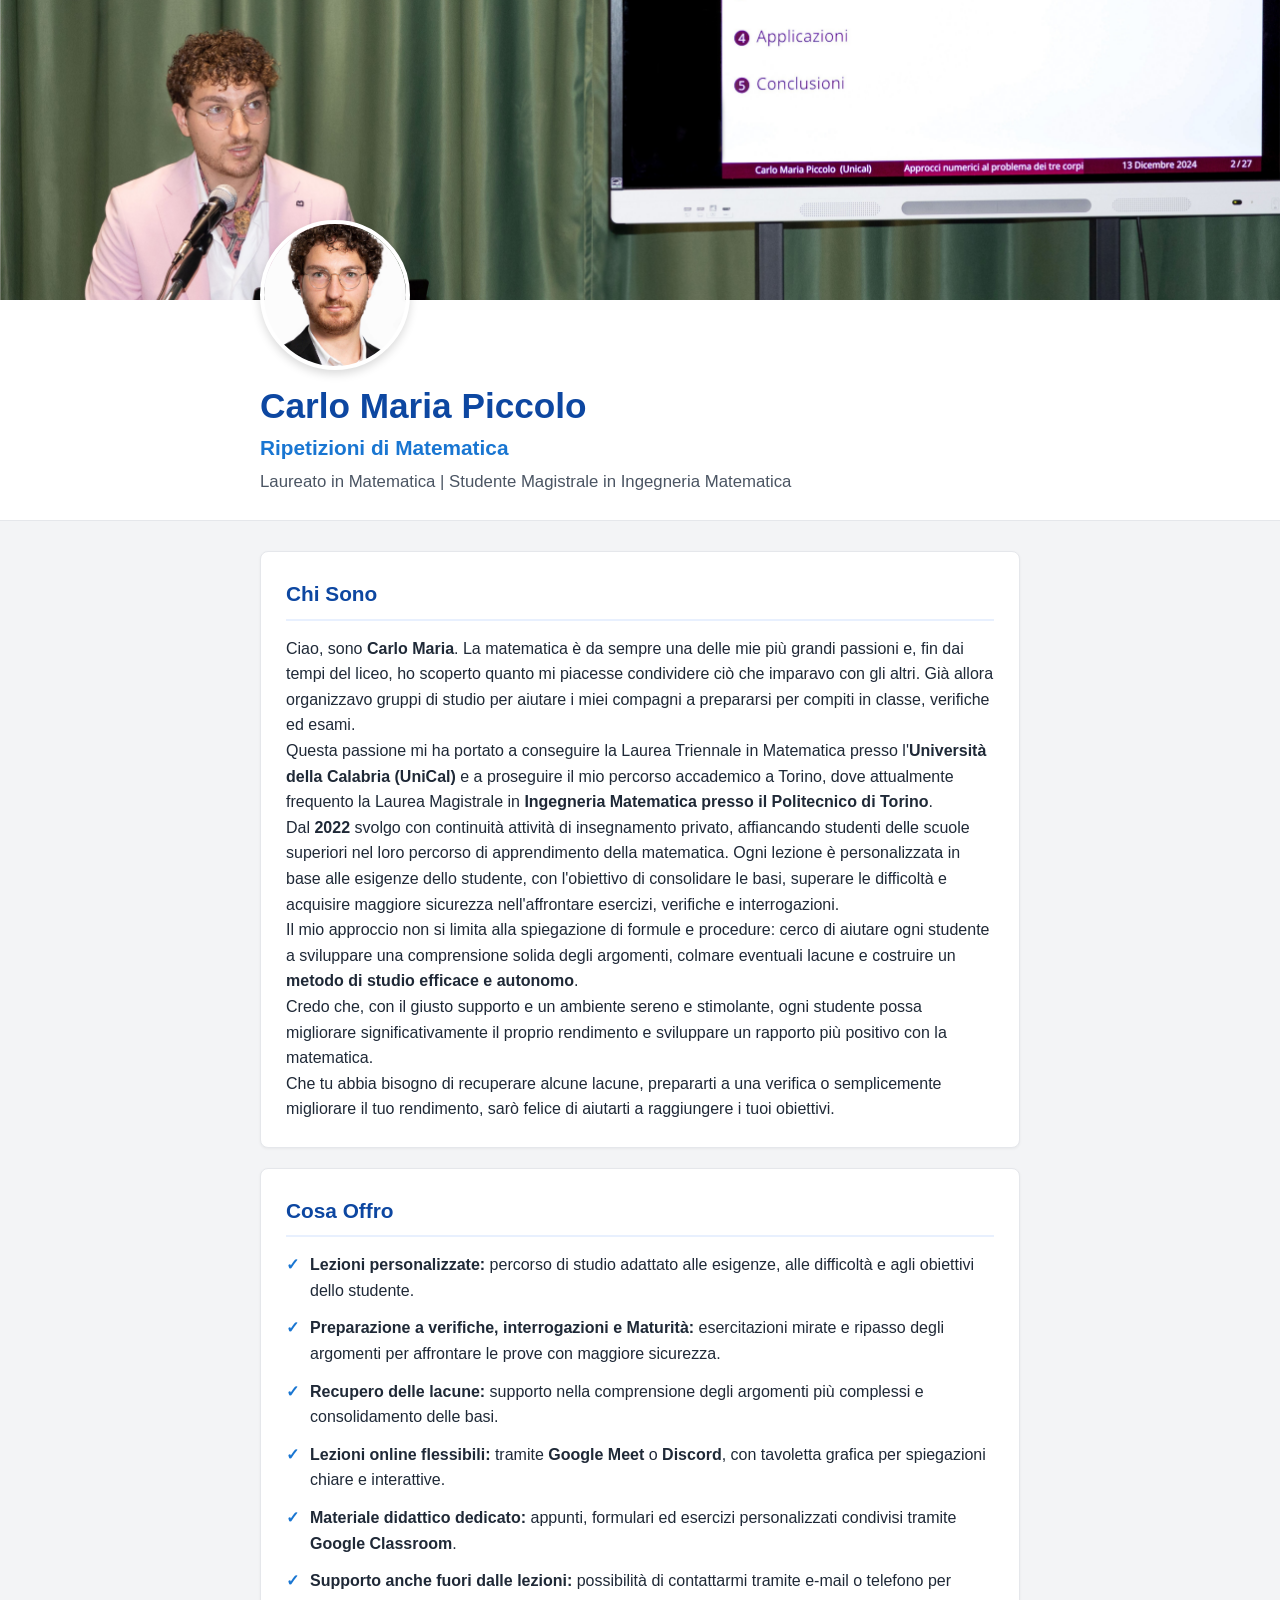
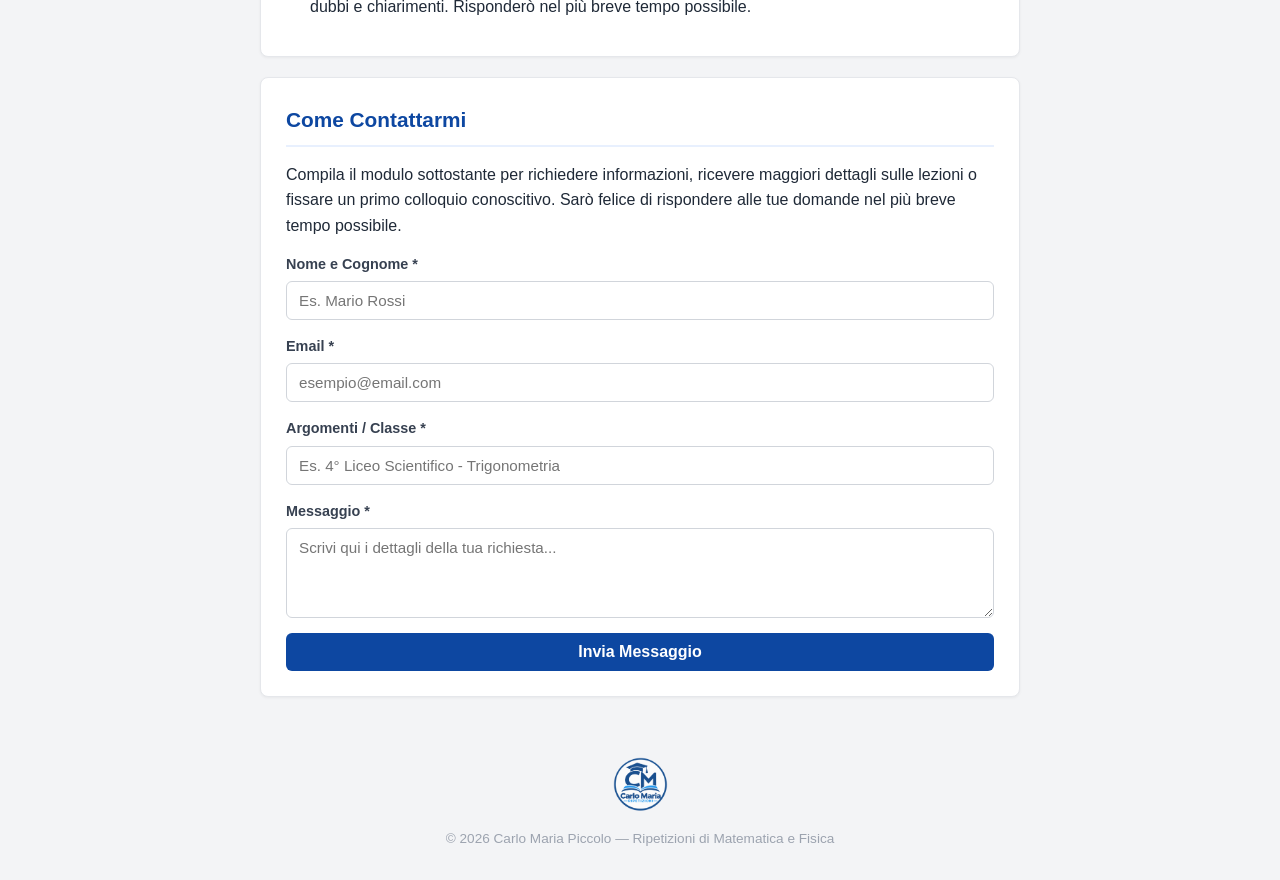
==== index.html @ 51ea9e07 "Nuovo form Ora son passato da Formsubmit a web3forms che dovrebbe andar meglio" ====
<!DOCTYPE html>
<html lang="it">
<head>
  <meta charset="UTF-8">
  <meta name="viewport" content="width=device-width, initial-scale=1.0">
  <title>Carlo Maria Piccolo | Ripetizioni di Matematica e Fisica</title>
  
  <!-- Favicon per la scheda del browser -->
  <link rel="icon" type="image/png" href="imgs/logo.png">

  <!-- Open Graph per Anteprima WhatsApp e Social -->
  <meta property="og:type" content="website">
  <meta property="og:title" content="Carlo Maria Piccolo | Ripetizioni Matematica">
  <meta property="og:description" content="Lezioni private e ripetizioni su misura per scuole medie e superiori.">
  <meta property="og:url" content="https://carlomariaripetizioni.it/">
  <meta property="og:image" content="https://carlomariaripetizioni.it/imgs/logo_cerchio_anteprima.png">

  <link rel="stylesheet" href="style.css">
</head>
<body>

  <!-- Header con Banner più alto e Profilo ben visibile -->
  <header class="profile-header">
    <div class="banner"></div>
    <div class="profile-container">
      <div class="avatar-container">
        <img src="imgs/foto-profilo.jpg" alt="Carlo Maria Piccolo" class="avatar">
      </div>
      <div class="profile-info">
        <h1 class="name">Carlo Maria Piccolo</h1>
        <p class="tagline">Ripetizioni di Matematica</p>
        <p class="sub-tagline">Laureato in Matematica | Studente Magistrale in Ingegneria Matematica</p>
      </div>
    </div>
  </header>

  <main class="content-container">

    <!-- Sezione Chi Sono -->
    <section class="card" id="chi-sono">
      <h2>Chi Sono</h2>

      <p>
        Ciao, sono <strong>Carlo Maria</strong>. La matematica è da sempre una delle mie più grandi passioni e, fin dai tempi del liceo, ho scoperto quanto mi piacesse condividere ciò che imparavo con gli altri. Già allora organizzavo gruppi di studio per aiutare i miei compagni a prepararsi per compiti in classe, verifiche ed esami.
      </p>

      <p>
        Questa passione mi ha portato a conseguire la Laurea Triennale in Matematica presso l'<strong>Università della Calabria (UniCal)</strong> e a proseguire il mio percorso accademico a Torino, dove attualmente frequento la Laurea Magistrale in <strong>Ingegneria Matematica presso il Politecnico di Torino</strong>.
      </p>

      <p>
        Dal <strong>2022</strong> svolgo con continuità attività di insegnamento privato, affiancando studenti delle scuole superiori nel loro percorso di apprendimento della matematica. Ogni lezione è personalizzata in base alle esigenze dello studente, con l'obiettivo di consolidare le basi, superare le difficoltà e acquisire maggiore sicurezza nell'affrontare esercizi, verifiche e interrogazioni.
      </p>

      <p>
        Il mio approccio non si limita alla spiegazione di formule e procedure: cerco di aiutare ogni studente a sviluppare una comprensione solida degli argomenti, colmare eventuali lacune e costruire un <strong>metodo di studio efficace e autonomo</strong>.
      </p>

      <p>
        Credo che, con il giusto supporto e un ambiente sereno e stimolante, ogni studente possa migliorare significativamente il proprio rendimento e sviluppare un rapporto più positivo con la matematica.
      </p>

      <p>
        Che tu abbia bisogno di recuperare alcune lacune, prepararti a una verifica o semplicemente migliorare il tuo rendimento, sarò felice di aiutarti a raggiungere i tuoi obiettivi.
      </p>
    </section>

    <!-- Sezione Cosa Offro -->
    <section class="card" id="cosa-offro">
      <h2>Cosa Offro</h2>

      <ul class="services-list">

        <li>
          <strong>Lezioni personalizzate:</strong>
          percorso di studio adattato alle esigenze, alle difficoltà e agli obiettivi dello studente.
        </li>

        <li>
          <strong>Preparazione a verifiche, interrogazioni e Maturità:</strong>
          esercitazioni mirate e ripasso degli argomenti per affrontare le prove con maggiore sicurezza.
        </li>

        <li>
          <strong>Recupero delle lacune:</strong>
          supporto nella comprensione degli argomenti più complessi e consolidamento delle basi.
        </li>

        <li>
          <strong>Lezioni online flessibili:</strong>
          tramite <strong>Google Meet</strong> o <strong>Discord</strong>, con tavoletta grafica per spiegazioni chiare e interattive.
        </li>

        <li>
          <strong>Materiale didattico dedicato:</strong>
          appunti, formulari ed esercizi personalizzati condivisi tramite <strong>Google Classroom</strong>.
        </li>

        <li>
          <strong>Supporto anche fuori dalle lezioni:</strong>
          possibilità di contattarmi tramite e-mail o telefono per dubbi e chiarimenti. Risponderò nel più breve tempo possibile.
        </li>

      </ul>
    </section>

<!-- Sezione Come Contattarmi -->
    <section class="card" id="contatti">
      <h2>Come Contattarmi</h2>
      <p>Compila il modulo sottostante per richiedere informazioni, ricevere maggiori dettagli sulle lezioni o fissare un primo colloquio conoscitivo. Sarò felice di rispondere alle tue domande nel più breve tempo possibile.</p>

      <!-- Form gestito tramite Web3Forms -->
      <form action="https://api.web3forms.com/submit" method="POST" class="contact-form">
        
        <!-- Access Key di Web3Forms -->
        <input type="hidden" name="access_key" value="9b781721-4f61-4565-b467-c1efe5cc5cca">

        <!-- Campo Honeypot per Anti-Bot (nascosto) -->
        <input type="checkbox" name="botcheck" class="hidden" style="display: none;">

        <!-- Oggetto dinamico gestito via JS (Web3Forms usa 'subject') -->
        <input type="hidden" id="form-subject" name="subject" value="[SITO RIPETIZIONI]">

        <!-- Reindirizzamento ringraziamento -->
        <input type="hidden" name="redirect" value="https://carlomariaripetizioni.it/grazie.html">

        <div class="form-group">
          <label for="nome">Nome e Cognome *</label>
          <input type="text" id="nome" name="nome" required placeholder="Es. Mario Rossi">
        </div>

        <div class="form-group">
          <label for="email">Email *</label>
          <input type="email" id="email" name="email" required placeholder="esempio@email.com">
        </div>

        <div class="form-group">
          <label for="materia">Argomenti / Classe *</label>
          <input type="text" id="materia" name="materia" required placeholder="Es. 4° Liceo Scientifico - Trigonometria">
        </div>

        <div class="form-group">
          <label for="messaggio">Messaggio *</label>
          <textarea id="messaggio" name="messaggio" rows="4" required placeholder="Scrivi qui i dettagli della tua richiesta..."></textarea>
        </div>

        <button type="submit" class="btn-primary">Invia Messaggio</button>
      </form>
    </section>

  </main>

  <!-- Footer con Logo -->
  <footer>
    <img src="imgs/logo_cerchio.png" alt="Carlo Maria Ripetizioni Logo" class="footer-logo">
    <p>&copy; 2026 Carlo Maria Piccolo — Ripetizioni di Matematica e Fisica</p>
  </footer>

  <!-- Script per personalizzare l'oggetto dell'email con Nome ed Email del mittente -->
  <script>
    const contactForm = document.querySelector('.contact-form');
    const subjectInput = document.getElementById('form-subject');
    const nomeInput = document.getElementById('nome');
    const emailInput = document.getElementById('email');

    if (contactForm) {
      contactForm.addEventListener('submit', function () {
        const nomeVal = nomeInput.value ? nomeInput.value.trim() : '';
        const emailVal = emailInput.value ? emailInput.value.trim() : '';
        
        if (nomeVal && emailVal) {
          subjectInput.value = `[SITO RIPETIZIONI] ${nomeVal} (${emailVal})`;
        }
      });
    }
  </script>

</body>
</html>
---- style.css ----
/* Reset di base */
* {
  box-sizing: border-box;
  margin: 0;
  padding: 0;
}

body {
  font-family: -apple-system, BlinkMacSystemFont, "Segoe UI", Roboto, Helvetica, Arial, sans-serif;
  background-color: #f3f4f6;
  color: #1f2937;
  line-height: 1.6;
}

/* Header con Banner più alto per foto verticali */
.profile-header {
  background-color: #ffffff;
  border-bottom: 1px solid #e5e7eb;
  padding-bottom: 25px;
}

.banner {
  height: 300px; /* Aumentato per mostrare bene la foto della tesi */
  background: url('imgs/sfondo-banner.jpg') center 25% / cover no-repeat;
  background-color: #0d47a1;
}

.profile-container {
  max-width: 800px;
  margin: 0 auto;
  padding: 0 20px;
}

/* Foto profilata a cavallo del banner a sinistra */
.avatar-container {
  margin-top: -80px;
  margin-bottom: 15px;
  display: flex;
  justify-content: flex-start;
}

.avatar {
  width: 150px;
  height: 150px;
  border-radius: 50%;
  border: 4px solid #ffffff;
  object-fit: cover;
  background-color: #e5e7eb;
  box-shadow: 0 4px 10px rgba(0, 0, 0, 0.15);
  display: block;
}

/* Testo posizionato Interamente nella fascia BIANCA (massima leggibilità) */
.profile-info {
  text-align: left;
  margin-top: 10px;
}

.name {
  font-size: 2.2rem;
  color: #0d47a1;
  font-weight: 800;
  line-height: 1.2;
}

.tagline {
  font-size: 1.3rem;
  font-weight: 600;
  color: #1976d2;
  margin-top: 4px;
}

.sub-tagline {
  font-size: 1.05rem;
  color: #4b5563;
  margin-top: 4px;
  font-weight: 500;
}

/* Layout Schede */
.content-container {
  max-width: 800px;
  margin: 30px auto;
  padding: 0 20px;
  display: flex;
  flex-direction: column;
  gap: 20px;
}

.card {
  background-color: #ffffff;
  border-radius: 8px;
  padding: 25px;
  box-shadow: 0 1px 3px rgba(0, 0, 0, 0.05);
  border: 1px solid #e5e7eb;
}

.card h2 {
  color: #0d47a1;
  font-size: 1.3rem;
  margin-bottom: 15px;
  border-bottom: 2px solid #e8f0fe;
  padding-bottom: 8px;
}

/* Lista Servizi */
.services-list {
  list-style: none;
}

.services-list li {
  position: relative;
  padding-left: 24px;
  margin-bottom: 12px;
}

.services-list li::before {
  content: "✓";
  position: absolute;
  left: 0;
  color: #1976d2;
  font-weight: bold;
}

/* Form di Contatto */
.contact-form {
  margin-top: 15px;
  display: flex;
  flex-direction: column;
  gap: 15px;
}

.form-group {
  display: flex;
  flex-direction: column;
  text-align: left;
}

.form-group label {
  font-size: 0.9rem;
  font-weight: 600;
  margin-bottom: 5px;
  color: #374151;
}

.form-group input,
.form-group textarea {
  padding: 10px 12px;
  border: 1px solid #d1d5db;
  border-radius: 6px;
  font-size: 0.95rem;
  font-family: inherit;
  transition: border-color 0.2s ease, box-shadow 0.2s ease;
  resize: vertical; /* Impedisce l'allargamento orizzontale, permettendo solo di allungarlo verso il basso */
}

.form-group input:focus,
.form-group textarea:focus {
  outline: none;
  border-color: #1976d2;
  box-shadow: 0 0 0 3px rgba(25, 118, 210, 0.15);
}

/* Pulsanti */
.btn-primary {
  display: inline-block;
  padding: 10px 20px;
  border-radius: 6px;
  font-weight: 600;
  text-decoration: none;
  text-align: center;
  transition: background-color 0.2s ease;
  cursor: pointer;
  border: none;
  background-color: #0d47a1;
  color: #ffffff;
  font-size: 1rem;
}

.btn-primary:hover {
  background-color: #1565c0;
}

/* Footer con Logo */
footer {
  text-align: center;
  padding: 30px 20px;
  color: #9ca3af;
  font-size: 0.85rem;
}

.footer-logo {
  width: 55px;
  height: auto;
  margin-bottom: 10px;
  opacity: 0.9;
  transition: opacity 0.2s ease;
}

.footer-logo:hover {
  opacity: 1;
}

/* Adattamento Mobile (Ottimizzazione Smartphone) */
@media (max-width: 600px) {
  .banner {
    height: 180px;
    background: url('imgs/sfondo-banner_mobile.jpg') center center / cover no-repeat;
  }

  .avatar-container {
    justify-content: center;
    margin-top: -60px;
  }

  .avatar {
    width: 120px;
    height: 120px;
  }

  .profile-info {
    text-align: center;
  }

  .name {
    font-size: 1.7rem;
  }

  .tagline {
    font-size: 1.1rem;
  }

  .sub-tagline {
    font-size: 0.95rem;
  }

  .content-container {
    margin: 20px auto;
    padding: 0 12px;
    gap: 15px;
  }

  .card {
    padding: 20px 16px;
  }

  .btn-primary {
    width: 100%; /* Pulsante a tutta larghezza su mobile */
  }
}
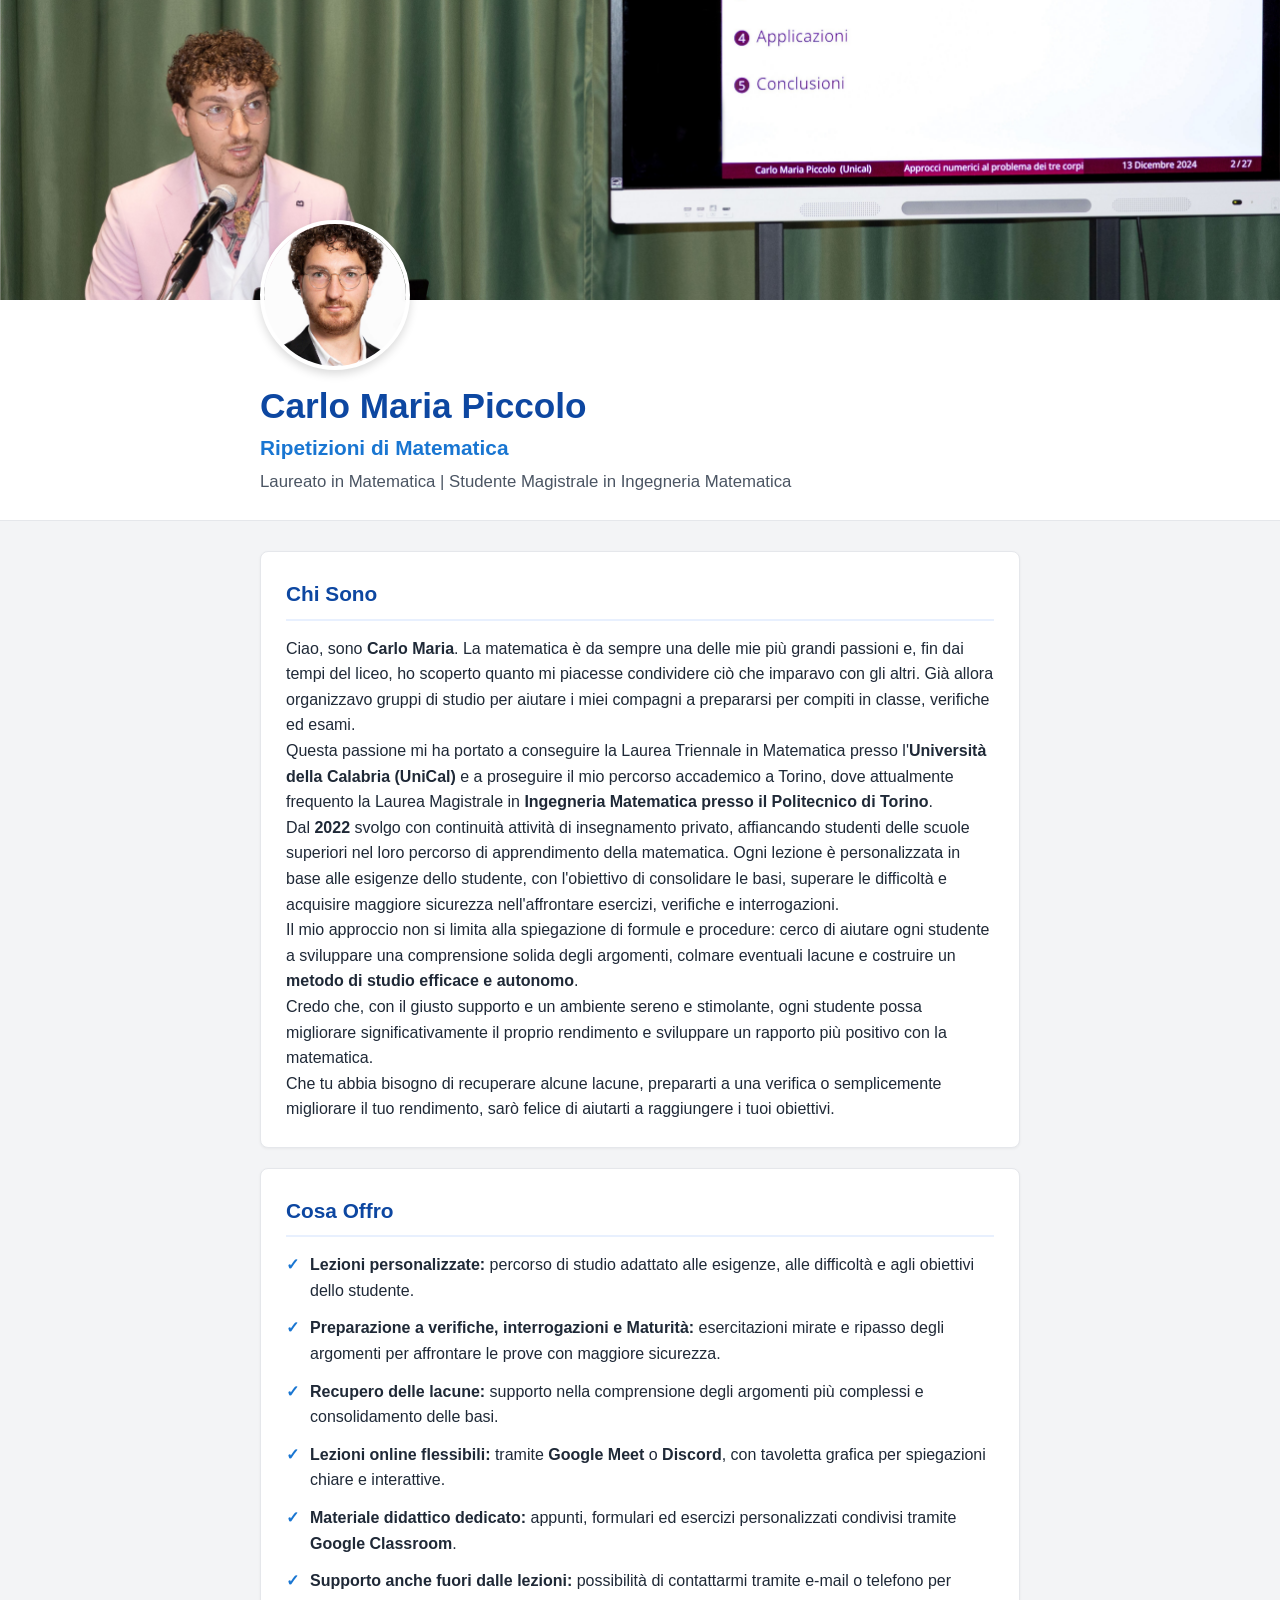
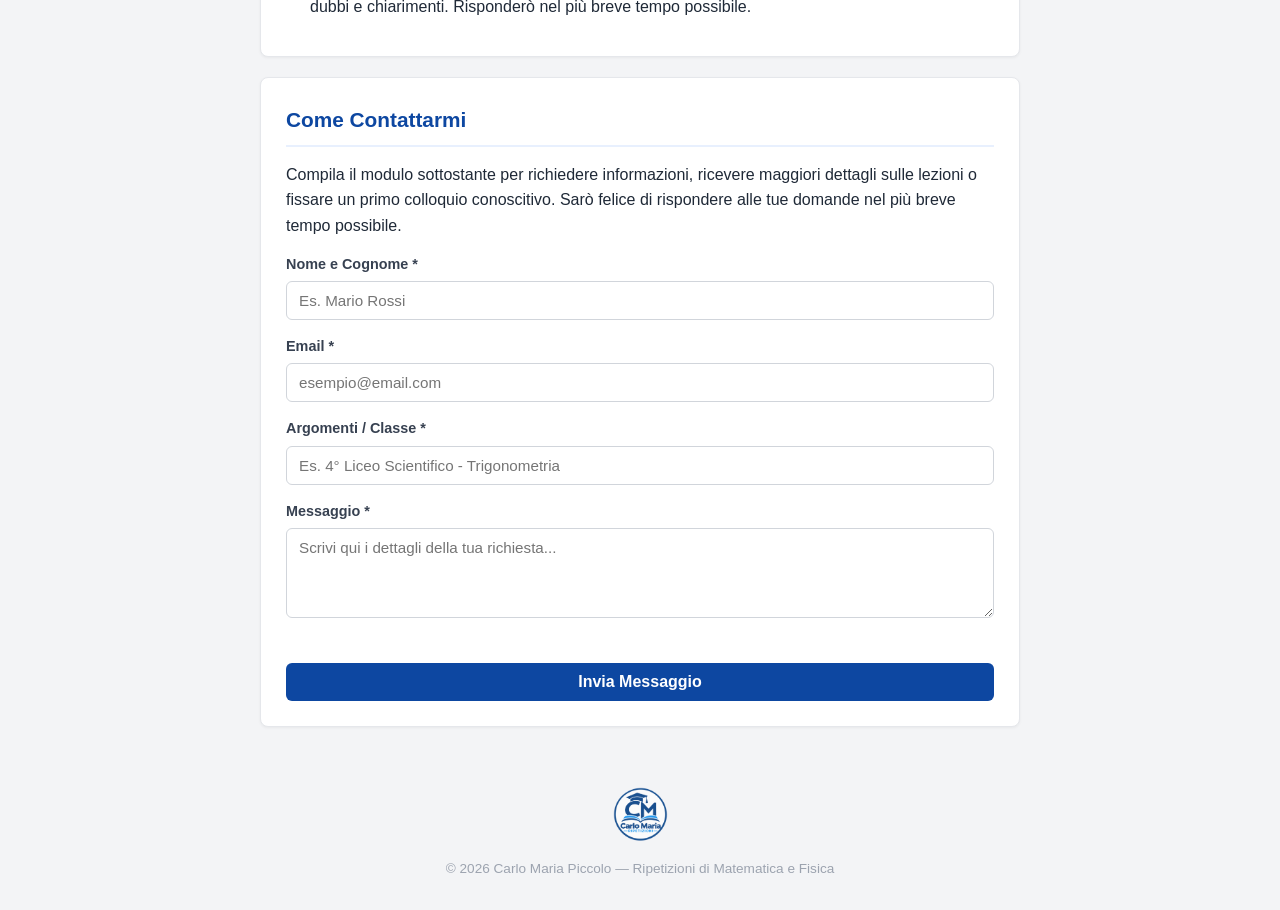
==== commit e677bed4: "Autoresponder Implementato sistema di autoresponder con backend e sistema anti spam" ====
--- a/index.html
+++ b/index.html
@@ -1,3 +1,4 @@
+
 <!DOCTYPE html>
 <html lang="it">
 <head>
@@ -16,6 +17,13 @@
   <meta property="og:image" content="https://carlomariaripetizioni.it/imgs/logo_cerchio_anteprima.png">
 
   <link rel="stylesheet" href="style.css">
+
+  <!-- Cloudflare Turnstile -->
+  <script
+    src="https://challenges.cloudflare.com/turnstile/v0/api.js"
+    async
+    defer
+  ></script>
 </head>
 <body>
 
@@ -104,25 +112,16 @@
       </ul>
     </section>
 
-<!-- Sezione Come Contattarmi -->
+    <!-- Sezione Come Contattarmi -->
     <section class="card" id="contatti">
       <h2>Come Contattarmi</h2>
       <p>Compila il modulo sottostante per richiedere informazioni, ricevere maggiori dettagli sulle lezioni o fissare un primo colloquio conoscitivo. Sarò felice di rispondere alle tue domande nel più breve tempo possibile.</p>
 
-      <!-- Form gestito tramite Web3Forms -->
-      <form action="https://api.web3forms.com/submit" method="POST" class="contact-form">
-        
-        <!-- Access Key di Web3Forms -->
-        <input type="hidden" name="access_key" value="9b781721-4f61-4565-b467-c1efe5cc5cca">
+      <!-- Form gestito tramite Cloudflare Worker e Web3Forms -->
+      <form class="contact-form" id="contact-form">
 
         <!-- Campo Honeypot per Anti-Bot (nascosto) -->
         <input type="checkbox" name="botcheck" class="hidden" style="display: none;">
-
-        <!-- Oggetto dinamico gestito via JS (Web3Forms usa 'subject') -->
-        <input type="hidden" id="form-subject" name="subject" value="[SITO RIPETIZIONI]">
-
-        <!-- Reindirizzamento ringraziamento -->
-        <input type="hidden" name="redirect" value="https://carlomariaripetizioni.it/grazie.html">
 
         <div class="form-group">
           <label for="nome">Nome e Cognome *</label>
@@ -143,6 +142,15 @@
           <label for="messaggio">Messaggio *</label>
           <textarea id="messaggio" name="messaggio" rows="4" required placeholder="Scrivi qui i dettagli della tua richiesta..."></textarea>
         </div>
+
+        <!-- Verifica antispam Cloudflare Turnstile -->
+        <div
+          class="cf-turnstile"
+          data-sitekey="0x4AAAAAAFXs3Nfhq8xGkO6W"
+          data-appearance="interaction-only"
+        ></div>
+
+        <p id="form-status" role="status" aria-live="polite"></p>
 
         <button type="submit" class="btn-primary">Invia Messaggio</button>
       </form>
@@ -156,24 +164,149 @@
     <p>&copy; 2026 Carlo Maria Piccolo — Ripetizioni di Matematica e Fisica</p>
   </footer>
 
-  <!-- Script per personalizzare l'oggetto dell'email con Nome ed Email del mittente -->
+  <!-- Script per Web3Forms e autoresponder Cloudflare -->
   <script>
-    const contactForm = document.querySelector('.contact-form');
-    const subjectInput = document.getElementById('form-subject');
-    const nomeInput = document.getElementById('nome');
-    const emailInput = document.getElementById('email');
-
-    if (contactForm) {
-      contactForm.addEventListener('submit', function () {
-        const nomeVal = nomeInput.value ? nomeInput.value.trim() : '';
-        const emailVal = emailInput.value ? emailInput.value.trim() : '';
-        
-        if (nomeVal && emailVal) {
-          subjectInput.value = `[SITO RIPETIZIONI] ${nomeVal} (${emailVal})`;
+    const contactForm = document.getElementById("contact-form");
+    const submitButton = contactForm.querySelector('[type="submit"]');
+    const formStatus = document.getElementById("form-status");
+
+    const WEB3FORMS_URL = "https://api.web3forms.com/submit";
+
+    const WEB3FORMS_ACCESS_KEY =
+      "9b781721-4f61-4565-b467-c1efe5cc5cca";
+
+    const WORKER_URL =
+      "https://ripetizioni-autoresponder.carlomaria2001-5e1.workers.dev/";
+
+    const THANK_YOU_URL =
+      "https://carlomariaripetizioni.it/grazie.html";
+
+    contactForm.addEventListener("submit", async function (event) {
+      event.preventDefault();
+
+      // Evita invii multipli durante l'elaborazione
+      if (submitButton.disabled) return;
+
+      const formData = new FormData(contactForm);
+
+      const nome = String(formData.get("nome") || "").trim();
+      const email = String(formData.get("email") || "").trim();
+      const materia = String(formData.get("materia") || "").trim();
+      const messaggio = String(formData.get("messaggio") || "").trim();
+
+      const botcheck = formData.get("botcheck") || "";
+      const token = formData.get("cf-turnstile-response");
+
+      // Controllo Honeypot
+      if (botcheck) {
+        formStatus.textContent =
+          "Non è stato possibile inviare il messaggio.";
+        return;
+      }
+
+      // Controllo Turnstile
+      if (!token) {
+        formStatus.textContent =
+          "Completa la verifica antispam prima di inviare.";
+        return;
+      }
+
+      submitButton.disabled = true;
+      submitButton.textContent = "Invio in corso...";
+      formStatus.textContent = "";
+
+      // Dati inviati direttamente a Web3Forms
+      const web3Payload = {
+        access_key: WEB3FORMS_ACCESS_KEY,
+        subject: `[SITO RIPETIZIONI] ${nome} (${email})`,
+        nome: nome,
+        email: email,
+        materia: materia,
+        messaggio: messaggio
+      };
+
+      // FASE 1: Invio della richiesta a Web3Forms
+      try {
+        const response = await fetch(WEB3FORMS_URL, {
+          method: "POST",
+          headers: {
+            "Content-Type": "application/json",
+            "Accept": "application/json"
+          },
+          body: JSON.stringify(web3Payload)
+        });
+
+        const result = await response.json();
+
+        if (!response.ok || result.success !== true) {
+          throw new Error("Web3Forms non ha accettato la richiesta.");
         }
-      });
-    }
+
+      } catch (error) {
+        console.error("Errore Web3Forms:", error);
+
+        formStatus.textContent =
+          "Non è stato possibile confermare l'invio. " +
+          "Controlla la tua email prima di riprovare.";
+
+        if (typeof turnstile !== "undefined") {
+          turnstile.reset();
+        }
+
+        submitButton.disabled = false;
+        submitButton.textContent = "Invia Messaggio";
+
+        return;
+      }
+
+      // FASE 2: Richiesta accettata da Web3Forms.
+      // Avviamo l'autoresponder tramite Cloudflare Worker.
+
+      const workerPayload = {
+        nome: nome,
+        email: email,
+        botcheck: botcheck,
+        turnstileToken: token
+      };
+
+      const controller = new AbortController();
+      const timeout = setTimeout(() => controller.abort(), 12000);
+
+      try {
+        const response = await fetch(WORKER_URL, {
+          method: "POST",
+          headers: {
+            "Content-Type": "application/json"
+          },
+          body: JSON.stringify(workerPayload),
+          signal: controller.signal
+        });
+
+        const result = await response.json();
+
+        if (!response.ok || !result.confirmationSent) {
+          console.warn(
+            "Richiesta ricevuta da Web3Forms, " +
+            "ma conferma automatica non inviata."
+          );
+        }
+
+      } catch (error) {
+        console.warn(
+          "Richiesta ricevuta da Web3Forms. " +
+          "Errore nell'autoresponder:",
+          error
+        );
+
+      } finally {
+        clearTimeout(timeout);
+
+        // La richiesta principale è stata accettata.
+        // Il reindirizzamento avviene anche se l'autoresponder fallisce.
+        window.location.href = THANK_YOU_URL;
+      }
+    });
   </script>
 
 </body>
-</html>+</html>
--- a/style.css
+++ b/style.css
@@ -247,4 +247,12 @@
   .btn-primary {
     width: 100%; /* Pulsante a tutta larghezza su mobile */
   }
+}
+
+/* Adattamento Tablet in verticale / Schermi intermedi */
+@media (min-width: 601px) and (max-width: 1024px) {
+  .banner {
+    height: 220px;
+    background-position: center 30%;
+  }
 }
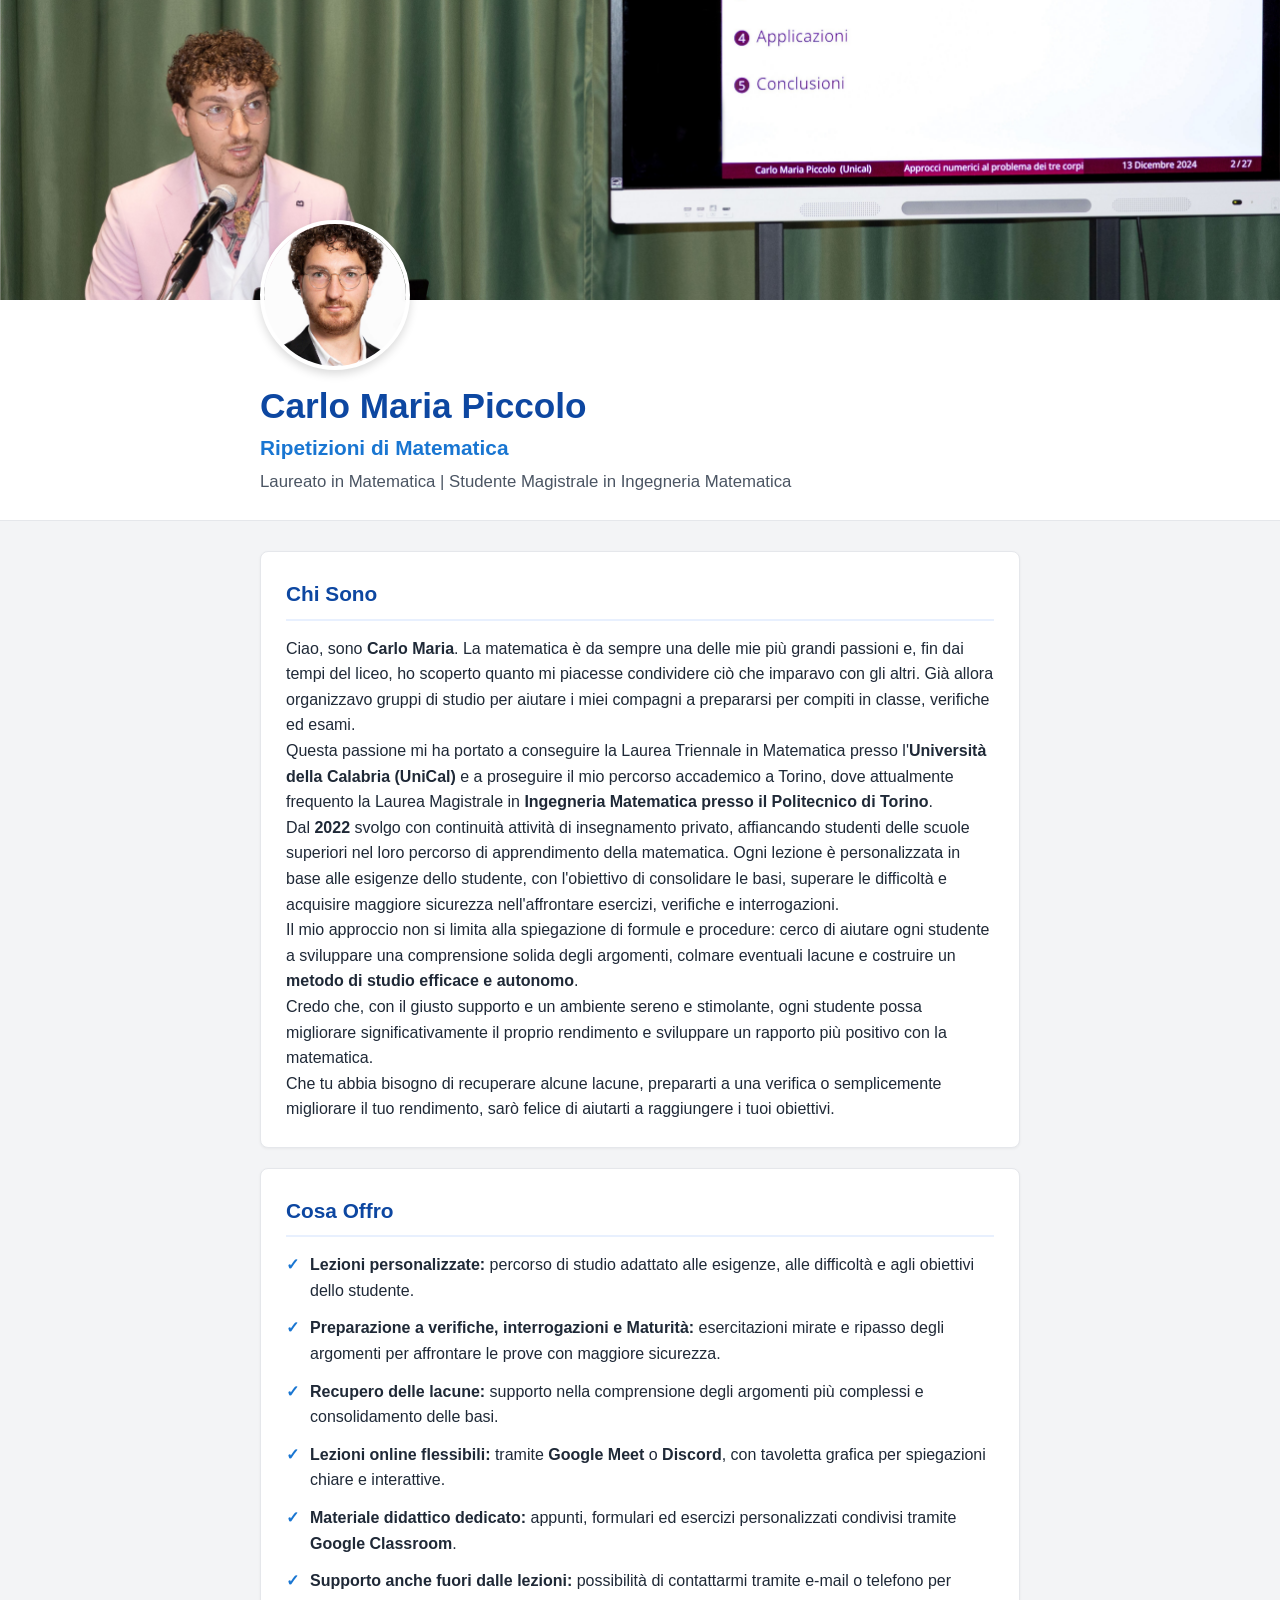
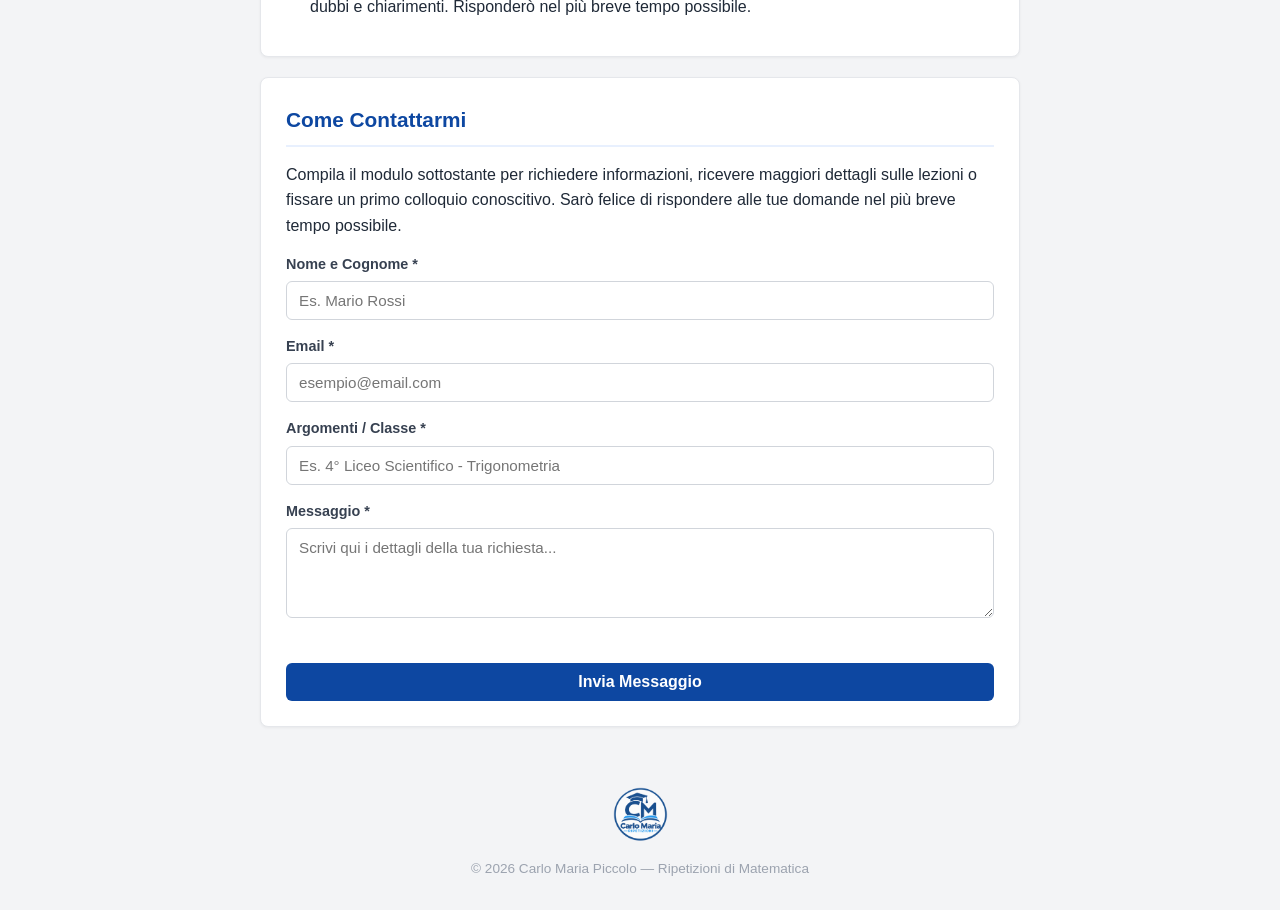
==== commit ae51cd65: "Aggiornati i contenuti del sito" ====
--- a/index.html
+++ b/index.html
@@ -6,8 +6,12 @@
   <meta name="viewport" content="width=device-width, initial-scale=1.0">
   <title>Carlo Maria Piccolo | Ripetizioni di Matematica e Fisica</title>
   
+  <meta name="description" content="Ripetizioni di matematica online per medie e superiori con Carlo Maria Piccolo, laureato in Matematica. Lezioni individuali personalizzate con tavoletta grafica.">
+
+  
   <!-- Favicon per la scheda del browser -->
-  <link rel="icon" type="image/png" href="imgs/logo.png">
+  <link rel="icon" type="image/png" href="/imgs/logo_cerchio.png">
+  <link rel="apple-touch-icon" href="/imgs/logo_cerchio.png">
 
   <!-- Open Graph per Anteprima WhatsApp e Social -->
   <meta property="og:type" content="website">
@@ -161,7 +165,7 @@
   <!-- Footer con Logo -->
   <footer>
     <img src="imgs/logo_cerchio.png" alt="Carlo Maria Ripetizioni Logo" class="footer-logo">
-    <p>&copy; 2026 Carlo Maria Piccolo — Ripetizioni di Matematica e Fisica</p>
+    <p>&copy; 2026 Carlo Maria Piccolo — Ripetizioni di Matematica</p>
   </footer>
 
   <!-- Script per Web3Forms e autoresponder Cloudflare -->
